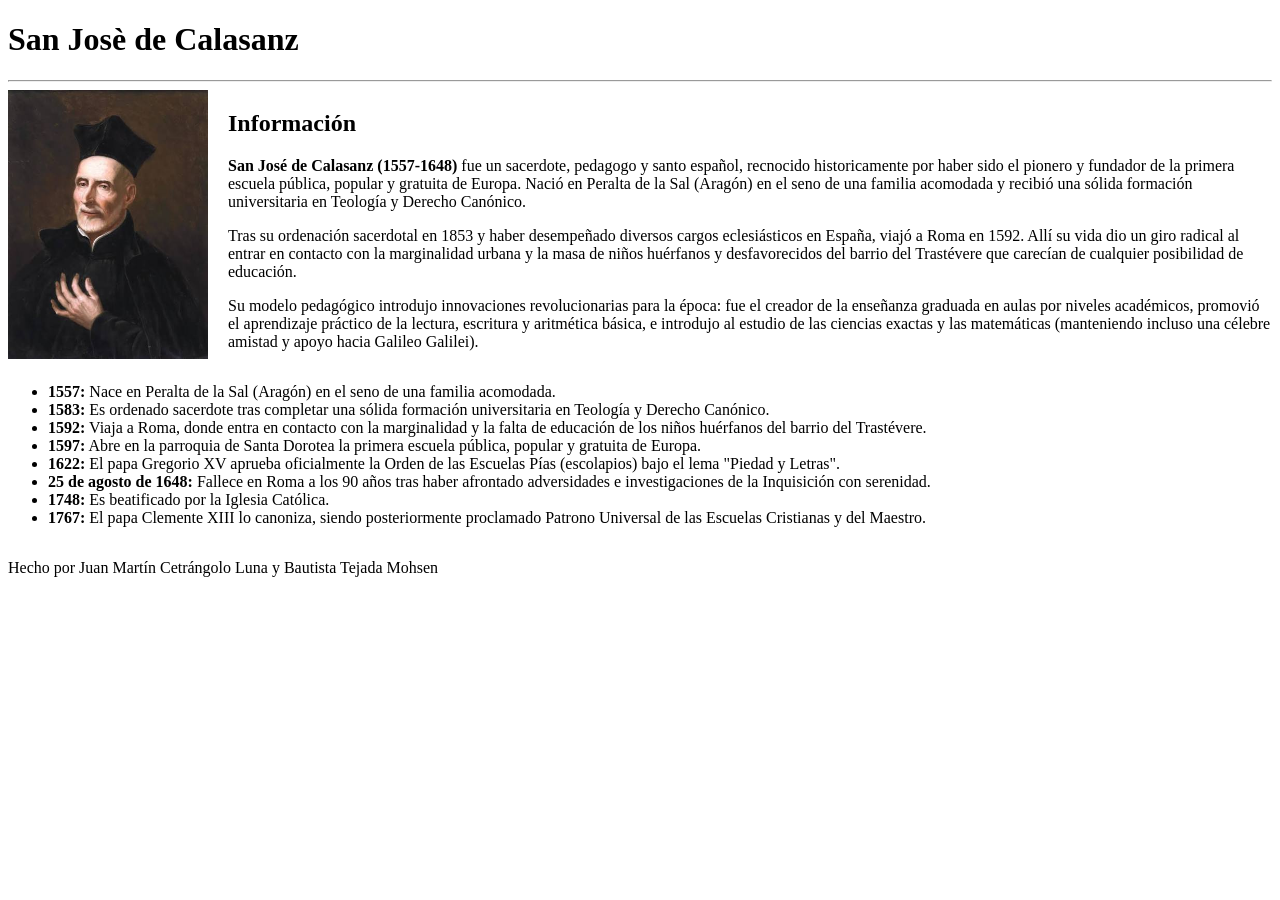
==== index.html @ f0f16739 "Add files via upload" ====
<!DOCTYPE html>
<html lang="en">
<head>
    <meta charset="UTF-8">
    <meta name="viewport" content="width=device-width, initial-scale=1.0">
    <title>San Jose de Calasanz</title>
    <style>
        section {
            display: flex;
            align-items: flex-start;
            gap: 20px;
        }
    </style>
</head>
<body>
    <header>
        <h1>San Josè de Calasanz</h1>
    </header>
    <hr>
    <main>
        <section>
            <div><img src="img/calasanz.jpg" alt="Retrato de san jose de calasanz" width="200"></div>
            <div>
                <h2>Información</h2>
                <p>
                    <strong>San José de Calasanz (1557-1648)</strong> fue un sacerdote, pedagogo y santo español, recnocido historicamente por haber sido el pionero y fundador de la primera escuela pública, popular y gratuita de Europa. Nació en Peralta de la Sal (Aragón) en el seno de una familia acomodada y recibió una sólida formación universitaria en Teología y Derecho Canónico.
                </p>
                <p>Tras su ordenación sacerdotal en 1853 y haber desempeñado diversos cargos eclesiásticos en España, viajó a Roma en 1592. Allí su vida dio un giro radical al entrar en contacto con la marginalidad urbana y la masa de niños huérfanos y desfavorecidos del barrio del Trastévere que carecían de cualquier posibilidad de educación.</p>
                <p>Su modelo pedagógico introdujo innovaciones revolucionarias para la época: fue el creador de la enseñanza graduada en aulas por niveles académicos, promovió el aprendizaje práctico de la lectura, escritura y aritmética básica, e introdujo al estudio de las ciencias exactas y las matemáticas (manteniendo incluso una célebre amistad y apoyo hacia Galileo Galilei).</p>
            </div>
        </section>
        <section>
            <ul>
                <li>
                  <strong>1557:</strong> Nace en Peralta de la Sal (Aragón) en el seno de una familia acomodada.
                </li>
                <li>
                  <strong>1583:</strong> Es ordenado sacerdote tras completar una sólida formación universitaria en Teología y Derecho Canónico.
                </li>
                <li>
                  <strong>1592:</strong> Viaja a Roma, donde entra en contacto con la marginalidad y la falta de educación de los niños huérfanos del barrio del Trastévere.
                </li>
                <li>
                  <strong>1597:</strong> Abre en la parroquia de Santa Dorotea la primera escuela pública, popular y gratuita de Europa.
                </li>
                <li>
                  <strong>1622:</strong> El papa Gregorio XV aprueba oficialmente la Orden de las Escuelas Pías (escolapios) bajo el lema "Piedad y Letras".
                </li>
                <li>
                  <strong>25 de agosto de 1648:</strong> Fallece en Roma a los 90 años tras haber afrontado adversidades e investigaciones de la Inquisición con serenidad.
                </li>
                <li>
                  <strong>1748:</strong> Es beatificado por la Iglesia Católica.
                </li>
                <li>
                  <strong>1767:</strong> El papa Clemente XIII lo canoniza, siendo posteriormente proclamado Patrono Universal de las Escuelas Cristianas y del Maestro.
                </li>
              </ul>
        </section>
    </main>
    <footer>
        <p>Hecho por Juan Martín Cetrángolo Luna y Bautista Tejada Mohsen</p>
    </footer>
</body>
</html>
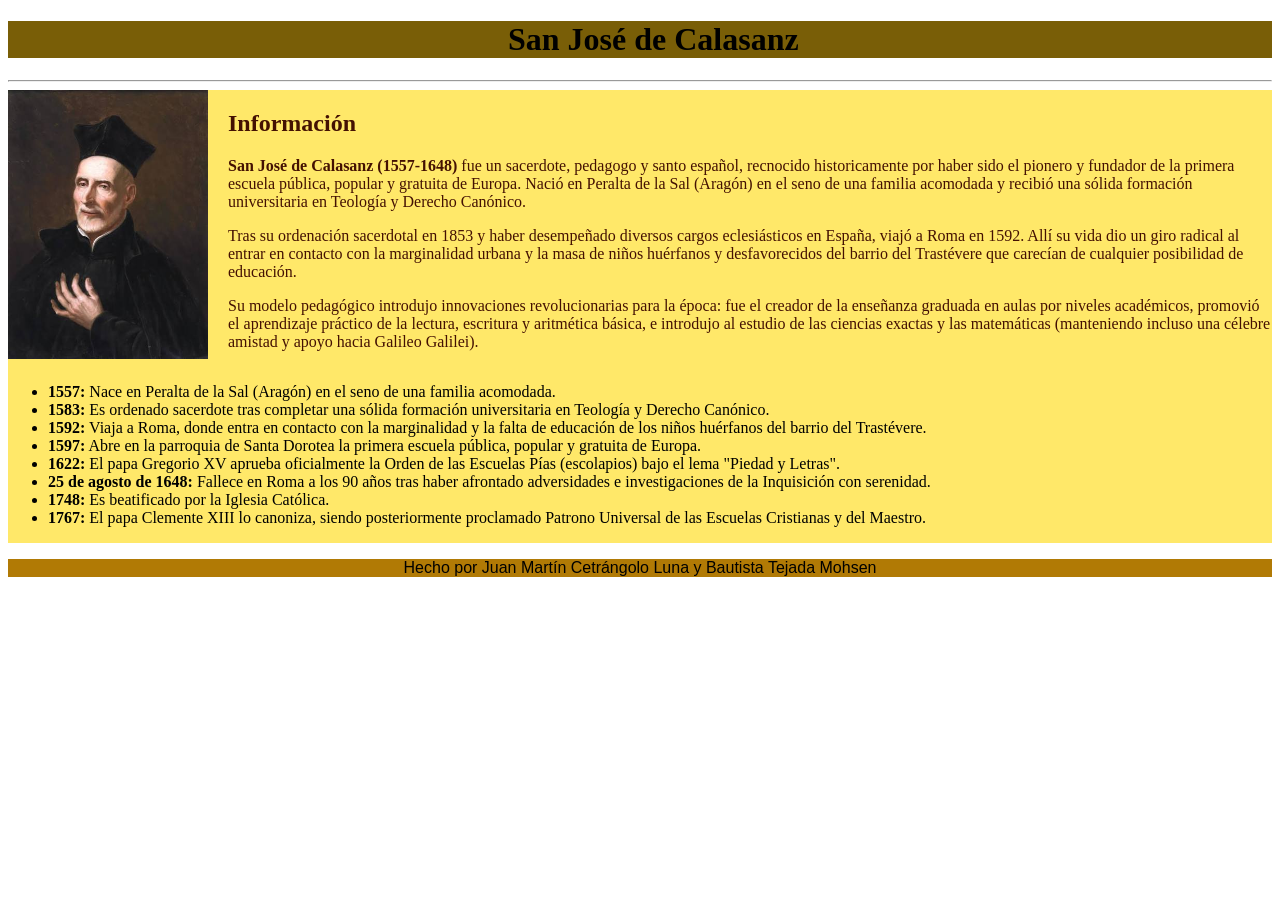
==== commit d062c30d: "Add files via upload" ====
--- a/index.html
+++ b/index.html
@@ -4,17 +4,11 @@
     <meta charset="UTF-8">
     <meta name="viewport" content="width=device-width, initial-scale=1.0">
     <title>San Jose de Calasanz</title>
-    <style>
-        section {
-            display: flex;
-            align-items: flex-start;
-            gap: 20px;
-        }
-    </style>
+    <link rel="stylesheet" href="./estiloscss.css">
 </head>
 <body>
     <header>
-        <h1>San Josè de Calasanz</h1>
+        <h1>San José de Calasanz</h1>
     </header>
     <hr>
     <main>
--- a/estiloscss.css
+++ b/estiloscss.css
@@ -0,0 +1,22 @@
+header {
+background-color: rgb(121, 94, 7);
+}
+h1{
+    border-left: 500px solid rgb(121, 94, 7);
+}
+section {
+    display: flex;
+    align-items: flex-start;
+    gap: 20px;
+    background-color: rgba(255, 217, 0, 0.589);
+
+}
+footer {
+    font-family: Impact, Haettenschweiler, 'Arial Narrow Bold', sans-serif;
+    background-color: rgb(177, 122, 5);
+    text-align: center;
+}
+div{
+font-family: cursive;
+color: rgb(68, 17, 2);
+}
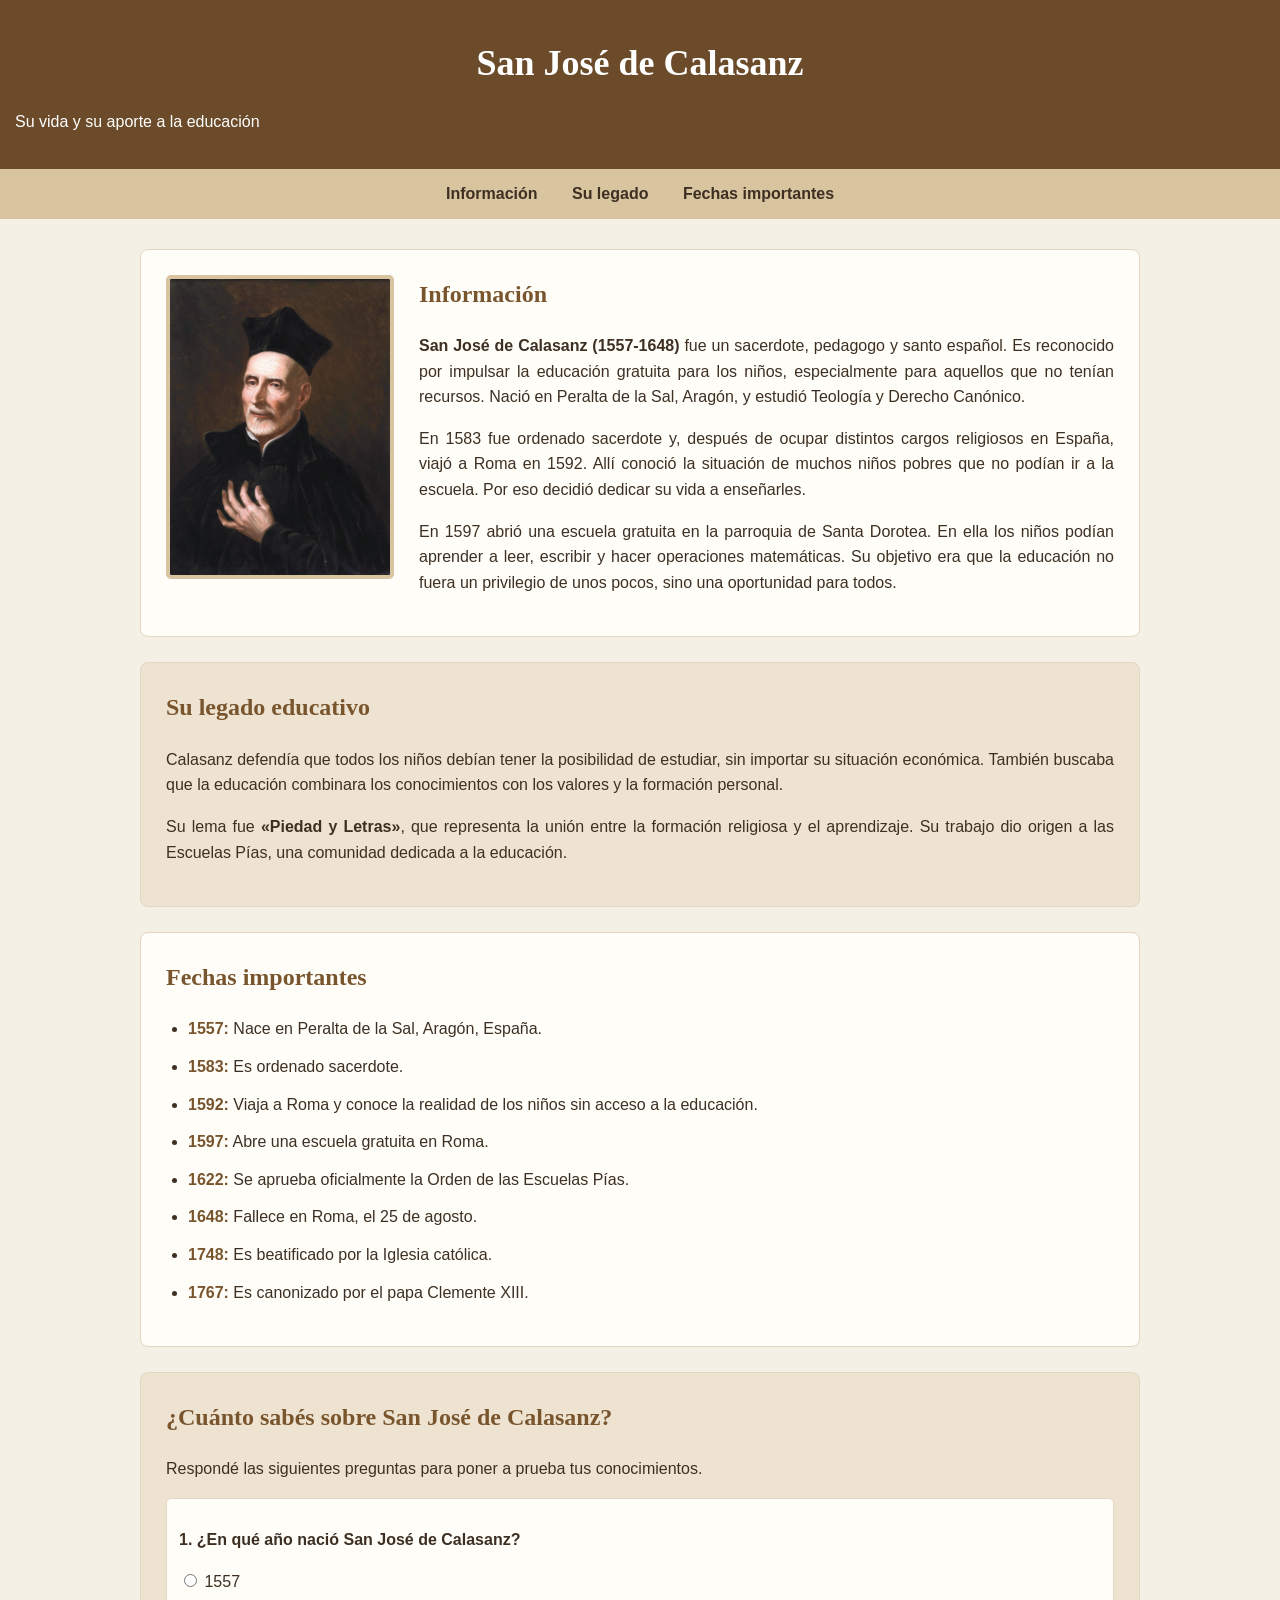
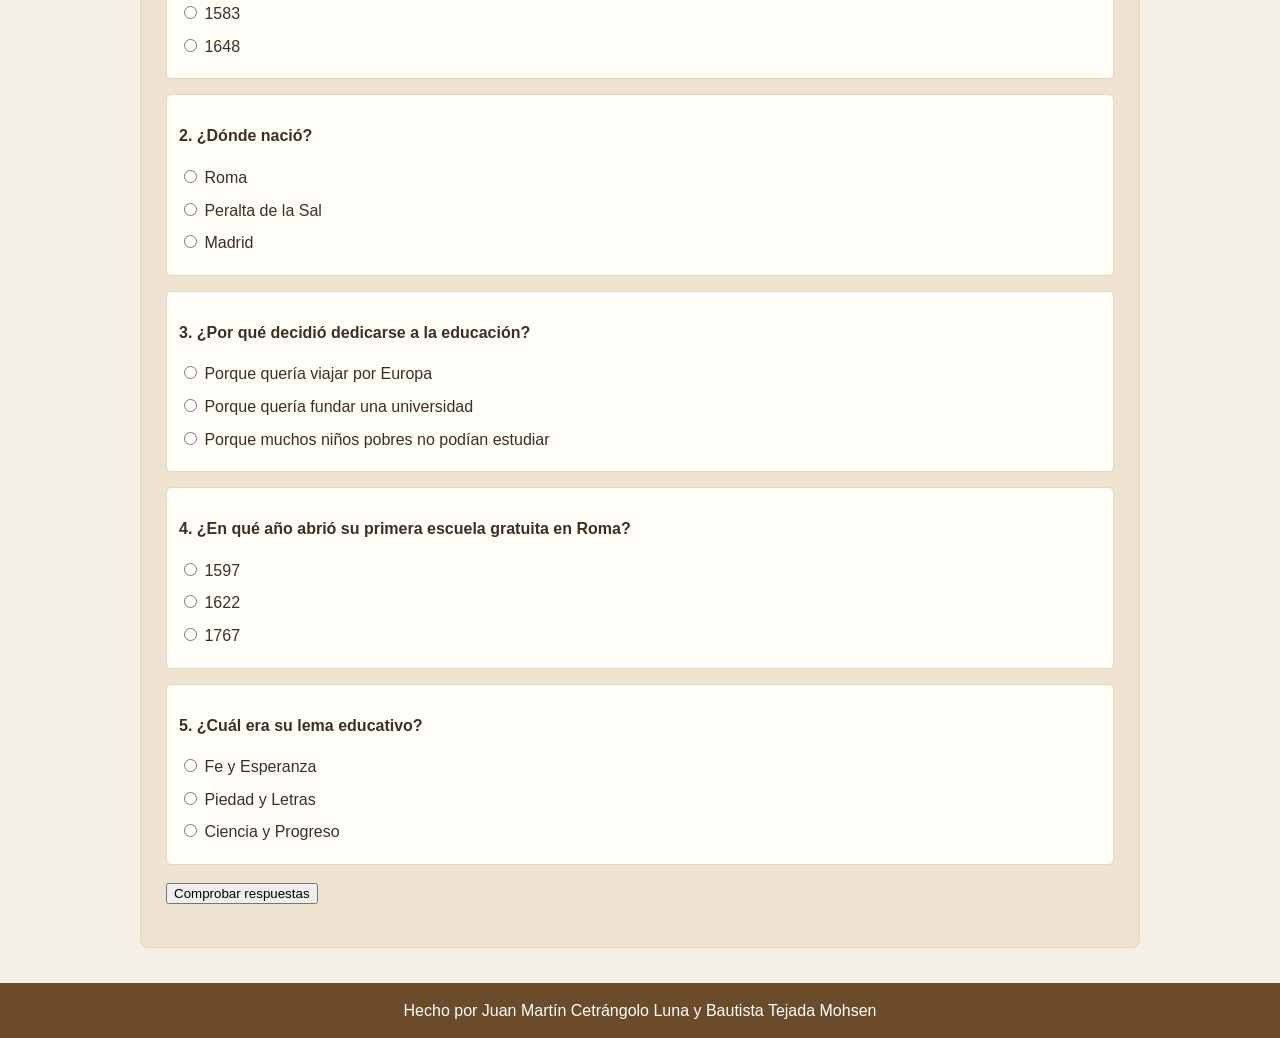
==== commit 6126dc14: "Rename index_basico.html to index.html" ====
--- a/index.html
+++ b/index.html
@@ -1,59 +1,86 @@
-<!DOCTYPE html>
-<html lang="en">
-<head>
-    <meta charset="UTF-8">
-    <meta name="viewport" content="width=device-width, initial-scale=1.0">
-    <title>San Jose de Calasanz</title>
-    <link rel="stylesheet" href="./estiloscss.css">
-</head>
-<body>
-    <header>
-        <h1>San José de Calasanz</h1>
-    </header>
-    <hr>
-    <main>
-        <section>
-            <div><img src="img/calasanz.jpg" alt="Retrato de san jose de calasanz" width="200"></div>
-            <div>
-                <h2>Información</h2>
-                <p>
-                    <strong>San José de Calasanz (1557-1648)</strong> fue un sacerdote, pedagogo y santo español, recnocido historicamente por haber sido el pionero y fundador de la primera escuela pública, popular y gratuita de Europa. Nació en Peralta de la Sal (Aragón) en el seno de una familia acomodada y recibió una sólida formación universitaria en Teología y Derecho Canónico.
-                </p>
-                <p>Tras su ordenación sacerdotal en 1853 y haber desempeñado diversos cargos eclesiásticos en España, viajó a Roma en 1592. Allí su vida dio un giro radical al entrar en contacto con la marginalidad urbana y la masa de niños huérfanos y desfavorecidos del barrio del Trastévere que carecían de cualquier posibilidad de educación.</p>
-                <p>Su modelo pedagógico introdujo innovaciones revolucionarias para la época: fue el creador de la enseñanza graduada en aulas por niveles académicos, promovió el aprendizaje práctico de la lectura, escritura y aritmética básica, e introdujo al estudio de las ciencias exactas y las matemáticas (manteniendo incluso una célebre amistad y apoyo hacia Galileo Galilei).</p>
-            </div>
-        </section>
-        <section>
-            <ul>
-                <li>
-                  <strong>1557:</strong> Nace en Peralta de la Sal (Aragón) en el seno de una familia acomodada.
-                </li>
-                <li>
-                  <strong>1583:</strong> Es ordenado sacerdote tras completar una sólida formación universitaria en Teología y Derecho Canónico.
-                </li>
-                <li>
-                  <strong>1592:</strong> Viaja a Roma, donde entra en contacto con la marginalidad y la falta de educación de los niños huérfanos del barrio del Trastévere.
-                </li>
-                <li>
-                  <strong>1597:</strong> Abre en la parroquia de Santa Dorotea la primera escuela pública, popular y gratuita de Europa.
-                </li>
-                <li>
-                  <strong>1622:</strong> El papa Gregorio XV aprueba oficialmente la Orden de las Escuelas Pías (escolapios) bajo el lema "Piedad y Letras".
-                </li>
-                <li>
-                  <strong>25 de agosto de 1648:</strong> Fallece en Roma a los 90 años tras haber afrontado adversidades e investigaciones de la Inquisición con serenidad.
-                </li>
-                <li>
-                  <strong>1748:</strong> Es beatificado por la Iglesia Católica.
-                </li>
-                <li>
-                  <strong>1767:</strong> El papa Clemente XIII lo canoniza, siendo posteriormente proclamado Patrono Universal de las Escuelas Cristianas y del Maestro.
-                </li>
-              </ul>
-        </section>
-    </main>
-    <footer>
-        <p>Hecho por Juan Martín Cetrángolo Luna y Bautista Tejada Mohsen</p>
-    </footer>
-</body>
-</html>+<!DOCTYPE html>
+<html lang="es">
+<head>
+    <meta charset="UTF-8">
+    <meta name="viewport" content="width=device-width, initial-scale=1.0">
+    <title>San José de Calasanz</title>
+    <link rel="stylesheet" href="./estiloscss_basico.css">
+</head>
+
+<body>
+    <header>
+        <h1>San José de Calasanz</h1>
+        <p>Su vida y su aporte a la educación</p>
+    </header>
+
+    <nav>
+        <a href="#informacion">Información</a>
+        <a href="#legado">Su legado</a>
+        <a href="#fechas">Fechas importantes</a>
+    </nav>
+
+    <main>
+        <section id="informacion" class="informacion">
+            <img src="./img/calasanz.jpg" alt="Retrato de San José de Calasanz" width="200">
+            <div>
+                <h2>Información</h2>
+                <p>
+                    <strong>San José de Calasanz (1557-1648)</strong> fue un sacerdote,
+                    pedagogo y santo español. Es reconocido por impulsar la educación
+                    gratuita para los niños, especialmente para aquellos que no tenían
+                    recursos. Nació en Peralta de la Sal, Aragón, y estudió Teología y
+                    Derecho Canónico.
+                </p>
+                <p>
+                    En 1583 fue ordenado sacerdote y, después de ocupar distintos cargos
+                    religiosos en España, viajó a Roma en 1592. Allí conoció la situación
+                    de muchos niños pobres que no podían ir a la escuela. Por eso decidió
+                    dedicar su vida a enseñarles.
+                </p>
+                <p>
+                    En 1597 abrió una escuela gratuita en la parroquia de Santa Dorotea.
+                    En ella los niños podían aprender a leer, escribir y hacer operaciones
+                    matemáticas. Su objetivo era que la educación no fuera un privilegio
+                    de unos pocos, sino una oportunidad para todos.
+                </p>
+            </div>
+        </section>
+
+        <section id="legado" class="legado">
+            <div>
+                <h2>Su legado educativo</h2>
+                <p>
+                    Calasanz defendía que todos los niños debían tener la posibilidad de
+                    estudiar, sin importar su situación económica. También buscaba que la
+                    educación combinara los conocimientos con los valores y la formación
+                    personal.
+                </p>
+                <p>
+                    Su lema fue <strong>«Piedad y Letras»</strong>, que representa la unión
+                    entre la formación religiosa y el aprendizaje. Su trabajo dio origen
+                    a las Escuelas Pías, una comunidad dedicada a la educación.
+                </p>
+            </div>
+        </section>
+
+        <section id="fechas" class="fechas">
+            <h2>Fechas importantes</h2>
+            <ul>
+                <li><strong>1557:</strong> Nace en Peralta de la Sal, Aragón, España.</li>
+                <li><strong>1583:</strong> Es ordenado sacerdote.</li>
+                <li><strong>1592:</strong> Viaja a Roma y conoce la realidad de los niños sin acceso a la educación.</li>
+                <li><strong>1597:</strong> Abre una escuela gratuita en Roma.</li>
+                <li><strong>1622:</strong> Se aprueba oficialmente la Orden de las Escuelas Pías.</li>
+                <li><strong>1648:</strong> Fallece en Roma, el 25 de agosto.</li>
+                <li><strong>1748:</strong> Es beatificado por la Iglesia católica.</li>
+                <li><strong>1767:</strong> Es canonizado por el papa Clemente XIII.</li>
+            </ul>
+        </section>
+    </main>
+
+    <footer>
+        <p>Hecho por Juan Martín Cetrángolo Luna y Bautista Tejada Mohsen</p>
+    </footer>
+    <script  src="./javascript.js"></script>
+</body>
+</html>
--- a/estiloscss_basico.css
+++ b/estiloscss_basico.css
@@ -0,0 +1,130 @@
+body {
+    margin: 0;
+    background-color: #f5f0e6;
+    color: #3d3023;
+    font-family: Arial, sans-serif;
+    line-height: 1.6;
+}
+
+header {
+    background-color: #6b4b2a;
+    color: white;
+    text-align: center;
+    padding: 35px 15px;
+}
+
+header h1 {
+    margin: 0;
+    font-family: Georgia, serif;
+    font-size: 36px;
+}
+
+header p {
+    margin-bottom: 0;
+}
+
+nav {
+    background-color: #d8c49e;
+    text-align: center;
+    padding: 12px;
+}
+
+nav a {
+    color: #3d3023;
+    text-decoration: none;
+    margin: 0 15px;
+    font-weight: bold;
+}
+
+nav a:hover {
+    text-decoration: underline;
+}
+
+main {
+    width: 85%;
+    max-width: 1000px;
+    margin: 30px auto;
+}
+
+section {
+    background-color: #fffdf8;
+    margin-bottom: 25px;
+    padding: 25px;
+    border: 1px solid #e3d7c3;
+    border-radius: 8px;
+}
+
+.informacion {
+    display: flex;
+    align-items: flex-start;
+    gap: 25px;
+}
+
+.informacion img {
+    width: 220px;
+    max-width: 35%;
+    height: auto;
+    border: 4px solid #d8c49e;
+    border-radius: 5px;
+}
+
+h2 {
+    color: #79552e;
+    font-family: Georgia, serif;
+    margin-top: 0;
+}
+
+p {
+    text-align: justify;
+}
+
+.legado {
+    background-color: #eee3d0;
+}
+
+.fechas ul {
+    padding-left: 22px;
+}
+
+.fechas li {
+    margin-bottom: 12px;
+}
+
+.fechas strong {
+    color: #79552e;
+}
+
+footer {
+    background-color: #6b4b2a;
+    color: white;
+    text-align: center;
+    padding: 15px;
+    margin-top: 35px;
+}
+
+footer p {
+    text-align: center;
+    margin: 0;
+}
+
+@media (max-width: 650px) {
+    .informacion {
+        display: block;
+    }
+
+    .informacion img {
+        display: block;
+        max-width: 100%;
+        width: 200px;
+        margin: 0 auto 20px;
+    }
+
+    nav a {
+        display: inline-block;
+        margin: 5px 8px;
+    }
+
+    main {
+        width: 92%;
+    }
+}
